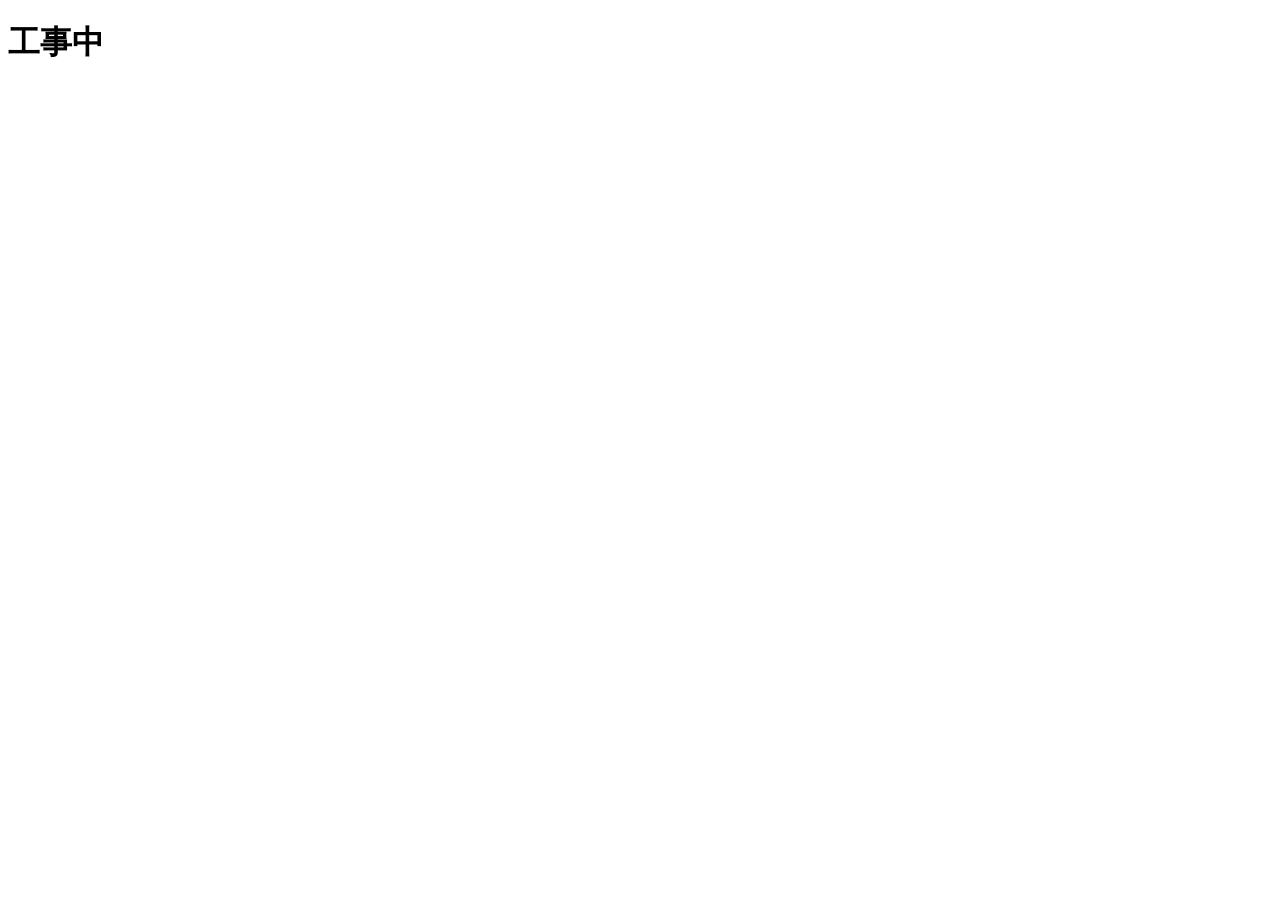
==== index.html @ 4a6633ca "add temp index" ====
<!DOCTYPE html>
<html lang="ja">

<head>
    <meta charset="UTF-8">
    <meta name="viewport" content="width=device-width, initial-scale=1.0">
    <title>Sakusaku | LP Portfolio</title>
</head>

<body>
    <h1>工事中</h1>
</body>

</html>
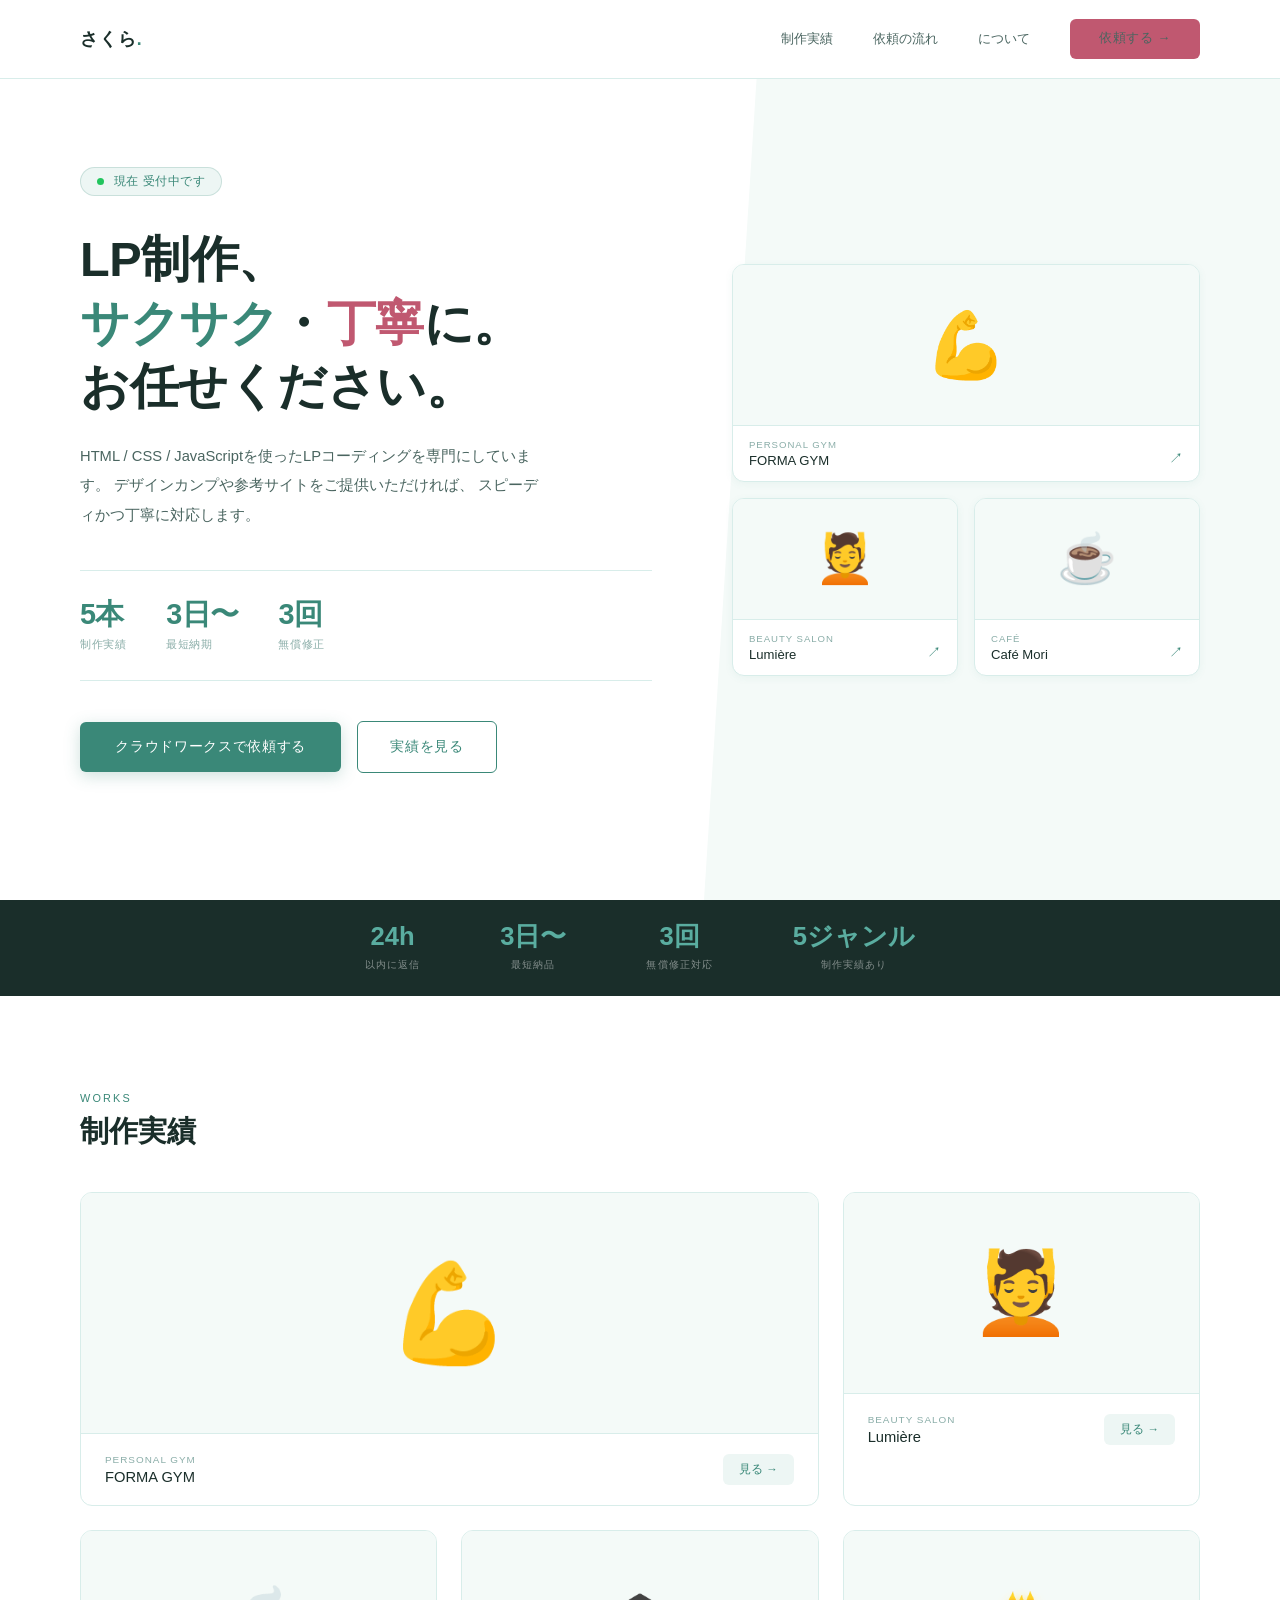
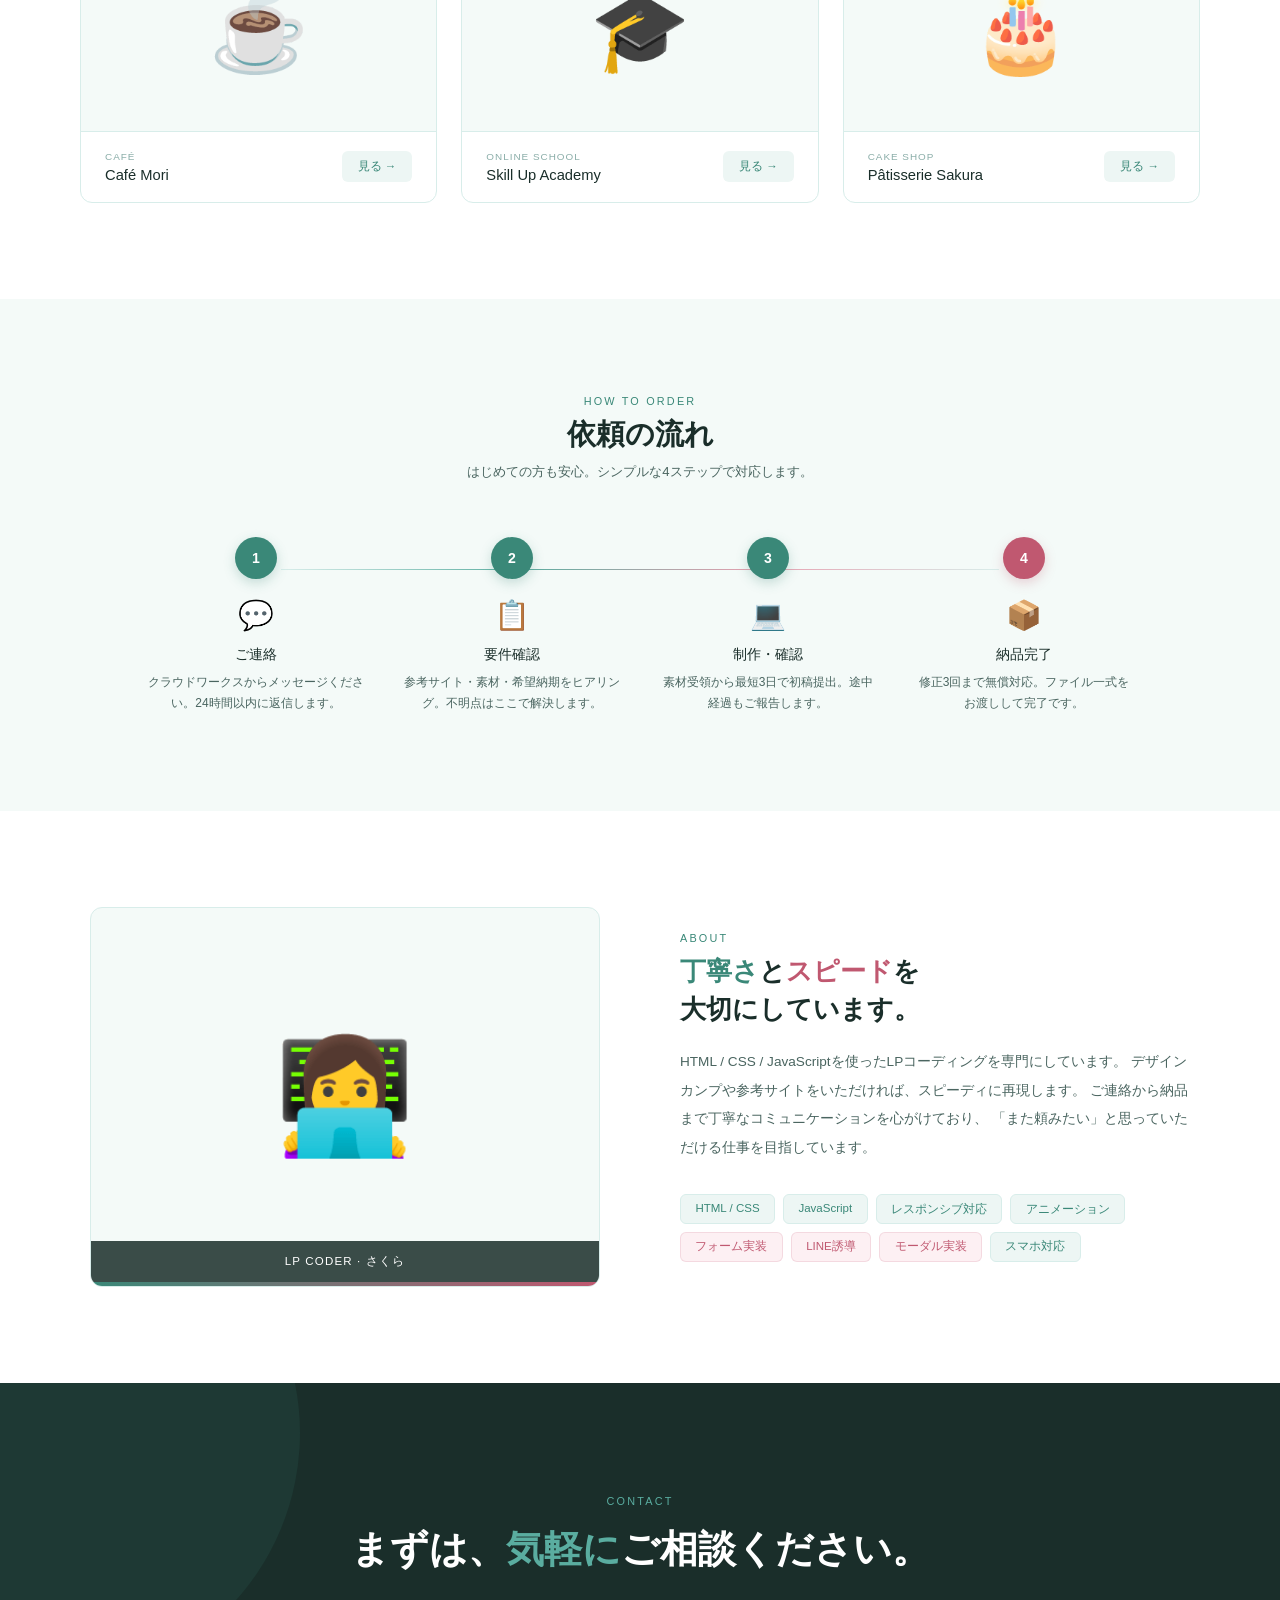
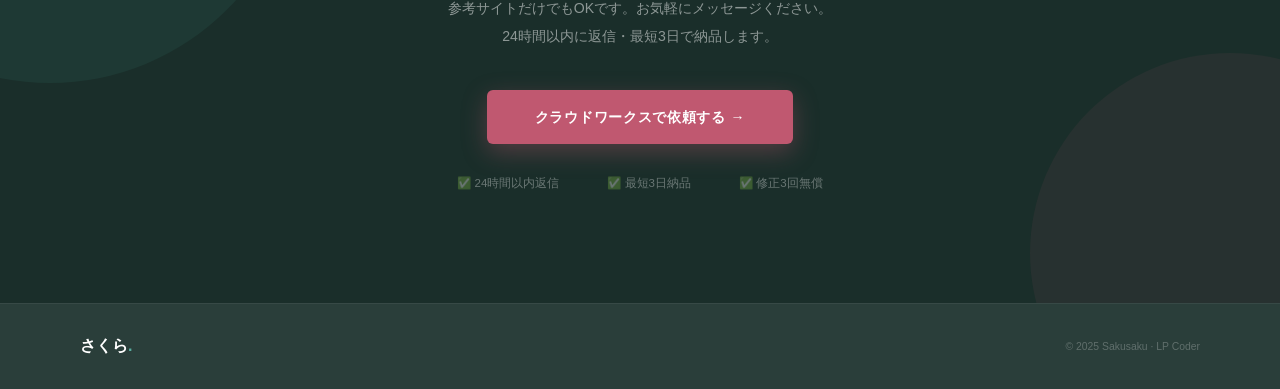
==== commit a6f7bc16: "add all LPs" ====
--- a/index.html
+++ b/index.html
@@ -4,11 +4,242 @@
 <head>
     <meta charset="UTF-8">
     <meta name="viewport" content="width=device-width, initial-scale=1.0">
-    <title>Sakusaku | LP Portfolio</title>
+    <title>さくら | LPコーダー</title>
+    <link rel="stylesheet" href="style.css">
 </head>
 
 <body>
-    <h1>工事中</h1>
+
+    <nav>
+        <div class="nav-logo">さくら<span>.</span></div>
+        <ul class="nav-links">
+            <li><a href="#works">制作実績</a></li>
+            <li><a href="#flow">依頼の流れ</a></li>
+            <li><a href="#about">について</a></li>
+            <li><a href="https://crowdworks.jp" target="_blank" class="nav-cta">依頼する →</a></li>
+        </ul>
+    </nav>
+
+    <section class="hero">
+        <div class="hero-left">
+            <div class="hero-status">
+                <div class="status-dot"></div>
+                <span class="status-text">現在 受付中です</span>
+            </div>
+            <h1>
+                LP制作、<br>
+                <em>サクサク</em>・<em class="pink">丁寧</em>に。<br>
+                お任せください。
+            </h1>
+            <p class="hero-desc">
+                HTML / CSS / JavaScriptを使ったLPコーディングを専門にしています。
+                デザインカンプや参考サイトをご提供いただければ、
+                スピーディかつ丁寧に対応します。
+            </p>
+            <div class="hero-numbers">
+                <div>
+                    <span class="hero-num-val">5本</span>
+                    <span class="hero-num-label">制作実績</span>
+                </div>
+                <div>
+                    <span class="hero-num-val">3日〜</span>
+                    <span class="hero-num-label">最短納期</span>
+                </div>
+                <div>
+                    <span class="hero-num-val">3回</span>
+                    <span class="hero-num-label">無償修正</span>
+                </div>
+            </div>
+            <div class="hero-actions">
+                <a href="https://crowdworks.jp" target="_blank" class="btn-primary">クラウドワークスで依頼する</a>
+                <a href="#works" class="btn-secondary">実績を見る</a>
+            </div>
+        </div>
+        <div class="hero-right">
+            <div class="hero-works-preview">
+                <a href="./gym-lp/" target="_blank" class="preview-card">
+                    <div class="preview-thumb">💪</div>
+                    <div class="preview-info">
+                        <p class="preview-genre">Personal Gym</p>
+                        <p class="preview-name">FORMA GYM</p>
+                        <span class="preview-arrow">↗</span>
+                    </div>
+                </a>
+                <a href="./beauty-lp/" target="_blank" class="preview-card">
+                    <div class="preview-thumb">💆</div>
+                    <div class="preview-info">
+                        <p class="preview-genre">Beauty Salon</p>
+                        <p class="preview-name">Lumière</p>
+                        <span class="preview-arrow">↗</span>
+                    </div>
+                </a>
+                <a href="./cafe-lp/" target="_blank" class="preview-card">
+                    <div class="preview-thumb">☕</div>
+                    <div class="preview-info">
+                        <p class="preview-genre">Café</p>
+                        <p class="preview-name">Café Mori</p>
+                        <span class="preview-arrow">↗</span>
+                    </div>
+                </a>
+            </div>
+        </div>
+    </section>
+
+    <div class="trust-bar">
+        <div class="trust-item"><span class="trust-val">24h</span><span class="trust-label">以内に返信</span></div>
+        <div class="trust-item"><span class="trust-val">3日〜</span><span class="trust-label">最短納品</span></div>
+        <div class="trust-item"><span class="trust-val">3回</span><span class="trust-label">無償修正対応</span></div>
+        <div class="trust-item"><span class="trust-val">5ジャンル</span><span class="trust-label">制作実績あり</span></div>
+    </div>
+
+    <section class="works" id="works">
+        <div class="section-header fade-in">
+            <span class="section-eyebrow">Works</span>
+            <h2 class="section-title">制作実績</h2>
+        </div>
+        <div class="works-grid">
+            <a href="./gym-lp/" target="_blank" class="work-card fade-in">
+                <div class="work-thumb">💪</div>
+                <div class="work-info">
+                    <div>
+                        <p class="work-genre">Personal Gym</p>
+                        <p class="work-name">FORMA GYM</p>
+                    </div>
+                    <span class="work-link">見る →</span>
+                </div>
+            </a>
+            <a href="./beauty-lp/" target="_blank" class="work-card fade-in">
+                <div class="work-thumb">💆</div>
+                <div class="work-info">
+                    <div>
+                        <p class="work-genre">Beauty Salon</p>
+                        <p class="work-name">Lumière</p>
+                    </div>
+                    <span class="work-link">見る →</span>
+                </div>
+            </a>
+            <a href="./cafe-lp/" target="_blank" class="work-card fade-in">
+                <div class="work-thumb">☕</div>
+                <div class="work-info">
+                    <div>
+                        <p class="work-genre">Café</p>
+                        <p class="work-name">Café Mori</p>
+                    </div>
+                    <span class="work-link">見る →</span>
+                </div>
+            </a>
+            <a href="./school-lp/" target="_blank" class="work-card fade-in">
+                <div class="work-thumb">🎓</div>
+                <div class="work-info">
+                    <div>
+                        <p class="work-genre">Online School</p>
+                        <p class="work-name">Skill Up Academy</p>
+                    </div>
+                    <span class="work-link">見る →</span>
+                </div>
+            </a>
+            <a href="./cake-lp/" target="_blank" class="work-card fade-in">
+                <div class="work-thumb">🎂</div>
+                <div class="work-info">
+                    <div>
+                        <p class="work-genre">Cake Shop</p>
+                        <p class="work-name">Pâtisserie Sakura</p>
+                    </div>
+                    <span class="work-link">見る →</span>
+                </div>
+            </a>
+        </div>
+    </section>
+
+    <section class="flow" id="flow">
+        <div class="flow-header">
+            <span class="section-eyebrow fade-in">How to Order</span>
+            <h2 class="section-title fade-in">依頼の流れ</h2>
+            <p style="font-size:0.82rem;color:var(--text-mid);margin-top:0.5rem;font-weight:300" class="fade-in">
+                はじめての方も安心。シンプルな4ステップで対応します。</p>
+        </div>
+        <div class="flow-grid">
+            <div class="flow-step fade-in">
+                <div class="flow-num">1</div>
+                <span class="flow-icon">💬</span>
+                <p class="flow-title">ご連絡</p>
+                <p class="flow-desc">クラウドワークスからメッセージください。24時間以内に返信します。</p>
+            </div>
+            <div class="flow-step fade-in">
+                <div class="flow-num">2</div>
+                <span class="flow-icon">📋</span>
+                <p class="flow-title">要件確認</p>
+                <p class="flow-desc">参考サイト・素材・希望納期をヒアリング。不明点はここで解決します。</p>
+            </div>
+            <div class="flow-step fade-in">
+                <div class="flow-num">3</div>
+                <span class="flow-icon">💻</span>
+                <p class="flow-title">制作・確認</p>
+                <p class="flow-desc">素材受領から最短3日で初稿提出。途中経過もご報告します。</p>
+            </div>
+            <div class="flow-step fade-in">
+                <div class="flow-num">4</div>
+                <span class="flow-icon">📦</span>
+                <p class="flow-title">納品完了</p>
+                <p class="flow-desc">修正3回まで無償対応。ファイル一式をお渡しして完了です。</p>
+            </div>
+        </div>
+    </section>
+
+    <section class="about" id="about">
+        <div class="about-inner">
+            <div class="fade-in">
+                <div class="about-img">
+                    👩‍💻
+                    <div class="about-img-badge">LP CODER · さくら</div>
+                </div>
+            </div>
+            <div>
+                <span class="section-eyebrow fade-in">About</span>
+                <h2 class="about-title fade-in">
+                    <em>丁寧さ</em>と<em class="pink">スピード</em>を<br>大切にしています。
+                </h2>
+                <p class="about-body fade-in">
+                    HTML / CSS / JavaScriptを使ったLPコーディングを専門にしています。
+                    デザインカンプや参考サイトをいただければ、スピーディに再現します。
+                    ご連絡から納品まで丁寧なコミュニケーションを心がけており、
+                    「また頼みたい」と思っていただける仕事を目指しています。
+                </p>
+                <div class="about-skills fade-in">
+                    <span class="skill-tag">HTML / CSS</span>
+                    <span class="skill-tag">JavaScript</span>
+                    <span class="skill-tag">レスポンシブ対応</span>
+                    <span class="skill-tag">アニメーション</span>
+                    <span class="skill-tag pink">フォーム実装</span>
+                    <span class="skill-tag pink">LINE誘導</span>
+                    <span class="skill-tag pink">モーダル実装</span>
+                    <span class="skill-tag">スマホ対応</span>
+                </div>
+            </div>
+        </div>
+    </section>
+
+    <section class="cta">
+        <span class="cta-eyebrow fade-in">Contact</span>
+        <h2 class="cta-title fade-in">まずは、<em>気軽に</em>ご相談ください。</h2>
+        <p class="cta-desc fade-in">
+            参考サイトだけでもOKです。お気軽にメッセージください。<br>
+            24時間以内に返信・最短3日で納品します。
+        </p>
+        <a href="https://crowdworks.jp" target="_blank" class="cta-btn fade-in">クラウドワークスで依頼する →</a>
+        <div class="cta-points fade-in">
+            <span class="cta-point">✅ 24時間以内返信</span>
+            <span class="cta-point">✅ 最短3日納品</span>
+            <span class="cta-point">✅ 修正3回無償</span>
+        </div>
+    </section>
+
+    <footer>
+        <div class="footer-logo">さくら<span>.</span></div>
+        <p class="footer-copy">© 2025 Sakusaku · LP Coder</p>
+    </footer>
+    <script src="script.js"></script>
+
 </body>
 
 </html>
--- a/style.css
+++ b/style.css
@@ -0,0 +1,890 @@
+:root {
+    --mint: #3A8878;
+    --mint-light: #5AADA0;
+    --mint-pale: #EDF6F4;
+    --mint-bg: #F4FAF8;
+    --pink: #C05870;
+    --pink-light: #E8A0B0;
+    --pink-pale: #FDF0F3;
+    --dark: #1A2E2A;
+    --dark2: #2A3E3A;
+    --white: #FFFFFF;
+    --off-white: #F8FBFA;
+    --gray: #F0F5F4;
+    --border: #D8EDEA;
+    --text: #1A2E2A;
+    --text-mid: #4A6560;
+    --text-light: #8AADA8;
+}
+
+* {
+    margin: 0;
+    padding: 0;
+    box-sizing: border-box;
+}
+
+html {
+    scroll-behavior: smooth;
+}
+
+body {
+    font-family: 'Noto Sans JP', sans-serif;
+    background: var(--white);
+    color: var(--text);
+    overflow-x: hidden;
+}
+
+/* NAV */
+nav {
+    position: fixed;
+    top: 0;
+    left: 0;
+    right: 0;
+    z-index: 200;
+    padding: 1.2rem 5rem;
+    display: flex;
+    justify-content: space-between;
+    align-items: center;
+    background: rgba(255, 255, 255, 0.97);
+    backdrop-filter: blur(12px);
+    border-bottom: 1px solid var(--border);
+}
+
+.nav-logo {
+    font-size: 1.1rem;
+    font-weight: 700;
+    color: var(--dark);
+    letter-spacing: 0.05em;
+}
+
+.nav-logo span {
+    color: var(--mint);
+}
+
+.nav-links {
+    display: flex;
+    gap: 2.5rem;
+    list-style: none;
+    align-items: center;
+}
+
+.nav-links a {
+    font-size: 0.8rem;
+    color: var(--text-mid);
+    text-decoration: none;
+    transition: color 0.3s;
+}
+
+.nav-links a:hover {
+    color: var(--mint);
+}
+
+.nav-cta {
+    background: var(--pink);
+    color: white;
+    border: none;
+    padding: 0.7rem 1.8rem;
+    font-family: 'Noto Sans JP', sans-serif;
+    font-size: 0.78rem;
+    font-weight: 500;
+    letter-spacing: 0.05em;
+    cursor: pointer;
+    transition: all 0.3s;
+    border-radius: 6px;
+    text-decoration: none;
+    display: inline-block;
+}
+
+.nav-cta:hover {
+    background: var(--dark);
+    transform: translateY(-1px);
+    box-shadow: 0 4px 16px rgba(192, 88, 112, 0.3);
+}
+
+/* HERO */
+.hero {
+    min-height: 100vh;
+    padding: 120px 5rem 5rem;
+    display: grid;
+    grid-template-columns: 1.1fr 0.9fr;
+    gap: 5rem;
+    align-items: center;
+    background: var(--white);
+    position: relative;
+    overflow: hidden;
+}
+
+.hero::after {
+    content: '';
+    position: absolute;
+    top: 0;
+    right: 0;
+    width: 45%;
+    height: 100%;
+    background: var(--mint-bg);
+    clip-path: polygon(10% 0, 100% 0, 100% 100%, 0% 100%);
+    z-index: 0;
+}
+
+.hero-left {
+    position: relative;
+    z-index: 2;
+}
+
+.hero-right {
+    position: relative;
+    z-index: 2;
+}
+
+.hero-status {
+    display: inline-flex;
+    align-items: center;
+    gap: 0.6rem;
+    background: var(--mint-pale);
+    border: 1px solid rgba(58, 136, 120, 0.2);
+    padding: 0.4rem 1rem;
+    border-radius: 2rem;
+    margin-bottom: 2rem;
+}
+
+.status-dot {
+    width: 7px;
+    height: 7px;
+    border-radius: 50%;
+    background: #22C55E;
+    animation: pulse-dot 2s ease-in-out infinite;
+}
+
+@keyframes pulse-dot {
+
+    0%,
+    100% {
+        opacity: 1;
+    }
+
+    50% {
+        opacity: 0.4;
+    }
+}
+
+.status-text {
+    font-size: 0.72rem;
+    color: var(--mint);
+    font-weight: 500;
+    letter-spacing: 0.05em;
+}
+
+.hero h1 {
+    font-size: clamp(2.2rem, 3.8vw, 3.6rem);
+    font-weight: 700;
+    line-height: 1.3;
+    color: var(--dark);
+    margin-bottom: 1.5rem;
+    letter-spacing: -0.01em;
+}
+
+.hero h1 em {
+    font-style: normal;
+    color: var(--mint);
+}
+
+.hero h1 em.pink {
+    color: var(--pink);
+}
+
+.hero-desc {
+    font-size: 0.92rem;
+    line-height: 2;
+    color: var(--text-mid);
+    font-weight: 300;
+    max-width: 460px;
+    margin-bottom: 2.5rem;
+}
+
+.hero-numbers {
+    display: flex;
+    gap: 2.5rem;
+    padding: 1.8rem 0;
+    border-top: 1px solid var(--border);
+    border-bottom: 1px solid var(--border);
+    margin-bottom: 2.5rem;
+}
+
+.hero-num-val {
+    font-size: 1.8rem;
+    font-weight: 700;
+    color: var(--mint);
+    display: block;
+    line-height: 1;
+    margin-bottom: 0.3rem;
+    letter-spacing: -0.02em;
+}
+
+.hero-num-label {
+    font-size: 0.68rem;
+    color: var(--text-light);
+    letter-spacing: 0.05em;
+}
+
+.hero-actions {
+    display: flex;
+    gap: 1rem;
+    align-items: center;
+    flex-wrap: wrap;
+}
+
+.btn-primary {
+    background: var(--mint);
+    color: white;
+    border: none;
+    padding: 1rem 2.2rem;
+    font-family: 'Noto Sans JP', sans-serif;
+    font-size: 0.85rem;
+    font-weight: 500;
+    letter-spacing: 0.05em;
+    cursor: pointer;
+    transition: all 0.3s;
+    border-radius: 6px;
+    text-decoration: none;
+    display: inline-block;
+    box-shadow: 0 4px 16px rgba(58, 136, 120, 0.25);
+}
+
+.btn-primary:hover {
+    background: var(--dark);
+    transform: translateY(-2px);
+    box-shadow: 0 8px 24px rgba(58, 136, 120, 0.3);
+}
+
+.btn-secondary {
+    background: white;
+    color: var(--mint);
+    border: 1.5px solid var(--mint);
+    padding: 1rem 2rem;
+    font-family: 'Noto Sans JP', sans-serif;
+    font-size: 0.85rem;
+    font-weight: 500;
+    letter-spacing: 0.05em;
+    cursor: pointer;
+    transition: all 0.3s;
+    border-radius: 6px;
+    text-decoration: none;
+    display: inline-block;
+}
+
+.btn-secondary:hover {
+    background: var(--mint-pale);
+}
+
+/* HERO RIGHT */
+.hero-works-preview {
+    display: grid;
+    grid-template-columns: 1fr 1fr;
+    gap: 1rem;
+}
+
+.preview-card {
+    background: white;
+    border: 1px solid var(--border);
+    border-radius: 12px;
+    overflow: hidden;
+    text-decoration: none;
+    display: block;
+    transition: all 0.3s;
+    box-shadow: 0 2px 8px rgba(58, 136, 120, 0.06);
+}
+
+.preview-card:hover {
+    transform: translateY(-4px);
+    box-shadow: 0 12px 30px rgba(58, 136, 120, 0.12);
+    border-color: var(--mint-light);
+}
+
+.preview-card:first-child {
+    grid-column: span 2;
+}
+
+.preview-thumb {
+    height: 120px;
+    background: var(--mint-bg);
+    display: flex;
+    align-items: center;
+    justify-content: center;
+    font-size: 3rem;
+}
+
+.preview-card:first-child .preview-thumb {
+    height: 160px;
+    font-size: 4rem;
+}
+
+.preview-info {
+    padding: 0.8rem 1rem;
+    border-top: 1px solid var(--border);
+}
+
+.preview-genre {
+    font-size: 0.6rem;
+    color: var(--text-light);
+    letter-spacing: 0.1em;
+    text-transform: uppercase;
+    margin-bottom: 0.2rem;
+}
+
+.preview-name {
+    font-size: 0.82rem;
+    font-weight: 500;
+    color: var(--dark);
+}
+
+.preview-arrow {
+    float: right;
+    color: var(--mint);
+    font-size: 0.9rem;
+    margin-top: -1.2rem;
+}
+
+/* TRUST BAR */
+.trust-bar {
+    background: var(--dark);
+    padding: 1.5rem 5rem;
+    display: flex;
+    justify-content: center;
+    gap: 5rem;
+    flex-wrap: wrap;
+}
+
+.trust-item {
+    text-align: center;
+}
+
+.trust-val {
+    font-size: 1.6rem;
+    font-weight: 700;
+    color: var(--mint-light);
+    display: block;
+    line-height: 1;
+    margin-bottom: 0.3rem;
+}
+
+.trust-label {
+    font-size: 0.65rem;
+    color: rgba(255, 255, 255, 0.45);
+    letter-spacing: 0.1em;
+}
+
+/* WORKS */
+.works {
+    padding: 6rem 5rem;
+    background: var(--white);
+}
+
+.section-header {
+    margin-bottom: 2.5rem;
+}
+
+.section-eyebrow {
+    font-size: 0.68rem;
+    letter-spacing: 0.2em;
+    color: var(--mint);
+    text-transform: uppercase;
+    font-weight: 500;
+    margin-bottom: 0.5rem;
+    display: block;
+}
+
+.section-title {
+    font-size: clamp(1.6rem, 2.3vw, 2rem);
+    font-weight: 700;
+    color: var(--dark);
+}
+
+.works-grid {
+    display: grid;
+    grid-template-columns: repeat(3, 1fr);
+    gap: 1.5rem;
+}
+
+.work-card {
+    background: var(--white);
+    border: 1px solid var(--border);
+    border-radius: 12px;
+    overflow: hidden;
+    text-decoration: none;
+    display: block;
+    transition: all 0.35s;
+}
+
+.work-card:hover {
+    transform: translateY(-5px);
+    box-shadow: 0 20px 40px rgba(58, 136, 120, 0.1);
+    border-color: var(--mint-light);
+}
+
+.work-card:first-child {
+    grid-column: span 2;
+}
+
+.work-thumb {
+    height: 200px;
+    background: var(--mint-bg);
+    display: flex;
+    align-items: center;
+    justify-content: center;
+    font-size: 5rem;
+    transition: transform 0.4s;
+}
+
+.work-card:first-child .work-thumb {
+    height: 240px;
+    font-size: 6rem;
+}
+
+.work-card:hover .work-thumb {
+    transform: scale(1.04);
+}
+
+.work-info {
+    padding: 1.2rem 1.5rem;
+    border-top: 1px solid var(--border);
+    display: flex;
+    justify-content: space-between;
+    align-items: center;
+}
+
+.work-genre {
+    font-size: 0.62rem;
+    color: var(--text-light);
+    letter-spacing: 0.1em;
+    text-transform: uppercase;
+    margin-bottom: 0.3rem;
+}
+
+.work-name {
+    font-size: 0.92rem;
+    font-weight: 500;
+    color: var(--dark);
+}
+
+.work-link {
+    background: var(--mint-pale);
+    color: var(--mint);
+    border: none;
+    padding: 0.5rem 1rem;
+    border-radius: 6px;
+    font-size: 0.72rem;
+    font-weight: 500;
+    cursor: pointer;
+    transition: all 0.3s;
+    white-space: nowrap;
+    text-decoration: none;
+    display: inline-block;
+}
+
+.work-card:hover .work-link {
+    background: var(--mint);
+    color: white;
+}
+
+/* FLOW */
+.flow {
+    padding: 6rem 5rem;
+    background: var(--mint-bg);
+}
+
+.flow-header {
+    text-align: center;
+    margin-bottom: 3.5rem;
+}
+
+.flow-grid {
+    display: grid;
+    grid-template-columns: repeat(4, 1fr);
+    gap: 1.5rem;
+    max-width: 1000px;
+    margin: 0 auto;
+    position: relative;
+}
+
+.flow-grid::before {
+    content: '';
+    position: absolute;
+    top: 2rem;
+    left: calc(12.5% + 1rem);
+    right: calc(12.5% + 1rem);
+    height: 1px;
+    background: linear-gradient(to right, var(--border), var(--mint-light), var(--pink-light), var(--border));
+}
+
+.flow-step {
+    text-align: center;
+    padding: 0 0.5rem;
+    position: relative;
+    z-index: 2;
+}
+
+.flow-num {
+    width: 42px;
+    height: 42px;
+    border-radius: 50%;
+    background: var(--mint);
+    color: white;
+    display: flex;
+    align-items: center;
+    justify-content: center;
+    font-size: 0.88rem;
+    font-weight: 700;
+    margin: 0 auto 1.2rem;
+    box-shadow: 0 4px 12px rgba(58, 136, 120, 0.25);
+}
+
+.flow-step:last-child .flow-num {
+    background: var(--pink);
+    box-shadow: 0 4px 12px rgba(192, 88, 112, 0.25);
+}
+
+.flow-icon {
+    font-size: 1.8rem;
+    margin-bottom: 0.8rem;
+    display: block;
+}
+
+.flow-title {
+    font-size: 0.88rem;
+    font-weight: 500;
+    color: var(--dark);
+    margin-bottom: 0.5rem;
+}
+
+.flow-desc {
+    font-size: 0.75rem;
+    color: var(--text-mid);
+    line-height: 1.8;
+    font-weight: 300;
+}
+
+/* ABOUT */
+.about {
+    padding: 6rem 5rem;
+    background: var(--white);
+}
+
+.about-inner {
+    display: grid;
+    grid-template-columns: 1fr 1fr;
+    gap: 5rem;
+    align-items: center;
+    max-width: 1100px;
+    margin: 0 auto;
+}
+
+.about-img {
+    background: var(--mint-bg);
+    height: 380px;
+    display: flex;
+    align-items: center;
+    justify-content: center;
+    font-size: 7rem;
+    border-radius: 12px;
+    border: 1px solid var(--border);
+    position: relative;
+    overflow: hidden;
+}
+
+.about-img::before {
+    content: '';
+    position: absolute;
+    bottom: 0;
+    left: 0;
+    right: 0;
+    height: 4px;
+    background: linear-gradient(to right, var(--mint), var(--pink));
+}
+
+.about-img-badge {
+    position: absolute;
+    bottom: 4px;
+    left: 0;
+    right: 0;
+    background: rgba(26, 46, 42, 0.85);
+    color: white;
+    padding: 0.8rem 1.5rem;
+    font-size: 0.72rem;
+    font-weight: 500;
+    letter-spacing: 0.1em;
+    text-align: center;
+}
+
+.about-title {
+    font-size: clamp(1.5rem, 2vw, 1.9rem);
+    font-weight: 700;
+    color: var(--dark);
+    line-height: 1.5;
+    margin-bottom: 1.2rem;
+}
+
+.about-title em {
+    font-style: normal;
+    color: var(--mint);
+}
+
+.about-title em.pink {
+    color: var(--pink);
+}
+
+.about-body {
+    font-size: 0.85rem;
+    line-height: 2.1;
+    color: var(--text-mid);
+    font-weight: 300;
+    margin-bottom: 2rem;
+}
+
+.about-skills {
+    display: flex;
+    flex-wrap: wrap;
+    gap: 0.5rem;
+}
+
+.skill-tag {
+    background: var(--mint-pale);
+    border: 1px solid var(--border);
+    padding: 0.4rem 0.9rem;
+    border-radius: 6px;
+    font-size: 0.72rem;
+    color: var(--mint);
+    font-weight: 500;
+}
+
+.skill-tag.pink {
+    background: var(--pink-pale);
+    border-color: rgba(192, 88, 112, 0.15);
+    color: var(--pink);
+}
+
+/* CTA */
+.cta {
+    padding: 7rem 5rem;
+    background: var(--dark);
+    text-align: center;
+    position: relative;
+    overflow: hidden;
+}
+
+.cta::before {
+    content: '';
+    position: absolute;
+    top: -200px;
+    left: -200px;
+    width: 500px;
+    height: 500px;
+    border-radius: 50%;
+    background: rgba(58, 136, 120, 0.12);
+}
+
+.cta::after {
+    content: '';
+    position: absolute;
+    bottom: -150px;
+    right: -150px;
+    width: 400px;
+    height: 400px;
+    border-radius: 50%;
+    background: rgba(192, 88, 112, 0.08);
+}
+
+.cta-eyebrow {
+    font-size: 0.68rem;
+    letter-spacing: 0.2em;
+    color: var(--mint-light);
+    text-transform: uppercase;
+    margin-bottom: 1rem;
+    position: relative;
+    z-index: 2;
+    display: block;
+}
+
+.cta-title {
+    font-size: clamp(1.8rem, 3vw, 2.8rem);
+    font-weight: 700;
+    color: white;
+    line-height: 1.35;
+    margin-bottom: 1.2rem;
+    position: relative;
+    z-index: 2;
+}
+
+.cta-title em {
+    font-style: normal;
+    color: var(--mint-light);
+}
+
+.cta-desc {
+    font-size: 0.88rem;
+    color: rgba(255, 255, 255, 0.5);
+    line-height: 2;
+    margin-bottom: 2.5rem;
+    font-weight: 300;
+    position: relative;
+    z-index: 2;
+}
+
+.cta-btn {
+    background: var(--pink);
+    color: white;
+    border: none;
+    padding: 1.1rem 3rem;
+    font-family: 'Noto Sans JP', sans-serif;
+    font-size: 0.88rem;
+    font-weight: 700;
+    letter-spacing: 0.05em;
+    cursor: pointer;
+    transition: all 0.3s;
+    border-radius: 6px;
+    text-decoration: none;
+    display: inline-block;
+    box-shadow: 0 8px 24px rgba(192, 88, 112, 0.35);
+    position: relative;
+    z-index: 2;
+}
+
+.cta-btn:hover {
+    background: var(--pink-light);
+    transform: translateY(-2px);
+}
+
+.cta-points {
+    display: flex;
+    justify-content: center;
+    gap: 3rem;
+    margin-top: 2rem;
+    flex-wrap: wrap;
+    position: relative;
+    z-index: 2;
+}
+
+.cta-point {
+    font-size: 0.72rem;
+    color: rgba(255, 255, 255, 0.35);
+}
+
+/* FOOTER */
+footer {
+    background: var(--dark2);
+    border-top: 1px solid rgba(255, 255, 255, 0.06);
+    padding: 2rem 5rem;
+    display: flex;
+    justify-content: space-between;
+    align-items: center;
+}
+
+.footer-logo {
+    font-size: 1rem;
+    font-weight: 700;
+    color: white;
+}
+
+.footer-logo span {
+    color: var(--mint-light);
+}
+
+.footer-copy {
+    font-size: 0.65rem;
+    color: rgba(255, 255, 255, 0.25);
+}
+
+/* FADE IN */
+.fade-in {
+    opacity: 0;
+    transform: translateY(24px);
+    transition: opacity 0.65s ease, transform 0.65s ease;
+}
+
+.fade-in.visible {
+    opacity: 1;
+    transform: translateY(0);
+}
+
+/* RESPONSIVE */
+@media(max-width:768px) {
+    nav {
+        padding: 1rem 1.5rem;
+    }
+
+    .nav-links li:not(:last-child) {
+        display: none;
+    }
+
+    .hero {
+        grid-template-columns: 1fr;
+        padding: 100px 1.5rem 3rem;
+        gap: 3rem;
+    }
+
+    .hero::after {
+        display: none;
+    }
+
+    .hero-right {
+        display: none;
+    }
+
+    .hero-numbers {
+        gap: 1.5rem;
+    }
+
+    .trust-bar {
+        padding: 1.5rem;
+        gap: 2rem;
+    }
+
+    .works {
+        padding: 4rem 1.5rem;
+    }
+
+    .works-grid {
+        grid-template-columns: 1fr;
+    }
+
+    .work-card:first-child {
+        grid-column: span 1;
+    }
+
+    .flow {
+        padding: 4rem 1.5rem;
+    }
+
+    .flow-grid {
+        grid-template-columns: 1fr 1fr;
+        gap: 2rem;
+    }
+
+    .flow-grid::before {
+        display: none;
+    }
+
+    .about {
+        padding: 4rem 1.5rem;
+    }
+
+    .about-inner {
+        grid-template-columns: 1fr;
+        gap: 2rem;
+    }
+
+    .cta {
+        padding: 4rem 1.5rem;
+    }
+
+    .cta-points {
+        flex-direction: column;
+        gap: 0.8rem;
+    }
+
+    footer {
+        flex-direction: column;
+        gap: 1rem;
+        text-align: center;
+        padding: 2rem 1.5rem;
+    }
+}
